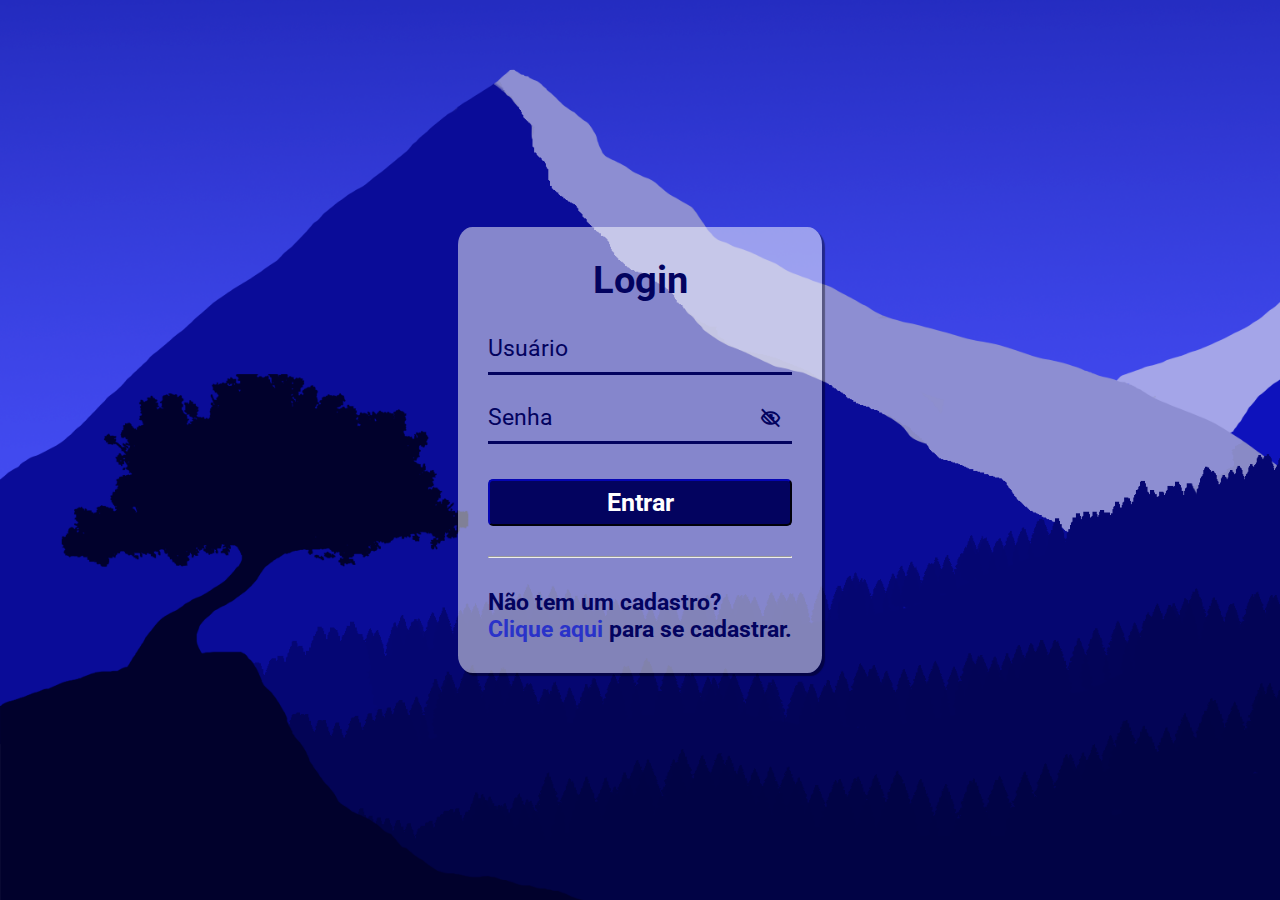
==== index.html @ 0dbd692d "Initial commit" ====
<!DOCTYPE html>
<html lang="pt-BR">
<head>
    <meta charset="UTF-8">
    <meta http-equiv="X-UA-Compatible" content="IE=edge">
    <meta name="viewport" content="width=device-width, initial-scale=1.0">
    <title>Login</title>
    <link rel="stylesheet" href="assets/style/index.css">
    <link href='https://unpkg.com/boxicons@2.1.2/css/boxicons.min.css' rel='stylesheet'>

</head>
<body>
    <div class="container">        
        <div class="card-login">
            <h1>Login</h1>
            <div id="msgError"></div>
            <div class="label-float">
                <input type="text" name="usuario" id="usuario" required>
                <label for="usuario" id="labelUsuario">Usuário</label>
            </div>
            <div class="label-float">
                <input type="password" name="senha" id="senha" required>
                <label for="senha" id="labelSenha">Senha</label>
                <i class='bx bx-low-vision' id="btn-eye"></i>
            </div>
            <div class="justify-center">
                <button class="btn-login">Entrar</button>
                <hr/>
            </div>
            <div class="justify-center">
                
                <p>Não tem um cadastro? <br>
                <a href="cadastro.html">Clique aqui</a> para se cadastrar.</p>
            </div>
            
        </div>
        
    </div>
    <script src="assets/scripts/index.js"></script>
</body>
</html>
---- assets/style/index.css ----
@import url('https://fonts.googleapis.com/css2?family=Roboto:ital,wght@0,100;0,300;0,400;0,500;0,700;0,900;1,100;1,300;1,400;1,500;1,700;1,900&display=swap');

:root {
    --primaria: #03035f;
    --secundaria: #2A33C9;

}

* {
    margin: 0;
    padding: 0;
    font-family: 'Roboto', sans-serif;
    box-sizing: border-box;
    font-size: 1.2rem;
    
}

body {
    background-image: url('../img/XbRg9D7.png');
    background-repeat: no-repeat;
    background-size: cover;
    background-attachment: fixed;
}

.container {
    display: flex;
    justify-content: center;
    align-items: center;
    width: 100%;
    height: 100vh;
    display: flex;
}

.card-login {
    padding: 30px;
    border-radius: 4%;
    background-color: #ffffff80;
    box-shadow: 3px 3px 1px 0px #00000060;
}

.card-login > h1 {
    text-align: center;
    margin-bottom: 20px;
    color: var(--primaria);
    font-size: 2rem;
}

.label-float input {
    width: 100%;
    padding: 8px;
    display: inline-block;
    border: 0;
    border-bottom: 3px solid var(--primaria);
    background-color: transparent;
    outline: none;
    min-width: 180px;
    font-size: 18px;
    border-radius: 0;
    transition: all .3s ease-out;
}

.label-float {
    position: relative;
    padding-top: 13px;
    margin-top: 5%;
    margin-bottom: 5%;
}

.label-float input:focus {
    border-bottom: 3px solid var(--secundaria);
}

.label-float label {
    color: var(--primaria);
    pointer-events: none;
    position: absolute;
    top: 0;
    left: 0;
    margin-top: 13px;
    transition: all .3s ease-out;
}

.label-float input:focus + label,
.label-float input:valid + label {
    font-size: .9rem;
    margin-top: 0;
    color: var(--primaria);
}

.btn-login {
    width: 100%;
    background-color: var(--primaria);
    border-color: var(--primaria);
    color: white;
    padding: 7px;
    font-weight: bold;
    font-size: 1.3rem;
    margin-top: 20px;
    border-radius: 5px;
    cursor: pointer;
    outline: none;
}

.btn-login:hover {
    background-color: var(--secundaria);
    border-color: var(--secundaria);
    color: white;
    transition: all .4s ease-out;
}

.justify-center {
    display: flex;
    justify-content: center;
    flex-direction: column;
}

hr {
    margin-top: 10%;
    margin-bottom: 10%;
}

p {
    color: var(--primaria);
    font-weight: bold;
    text-decoration: none;
}

a {
    color: var(--secundaria);
    font-weight: bold;
    text-decoration: none;
}

a:hover{
    color: white;
    transition: all .3s ease-out;
}

.bx-low-vision {
    position: absolute;
    top: 15px;
    right: 10px;
    cursor: pointer;
    color: var(--primaria);
}

#msgError {
    text-align: center;
    color: #ff0000;
    background-color: #ffbbbb;
    padding: 10px;
    border-radius: 4px;
    display: none;
}
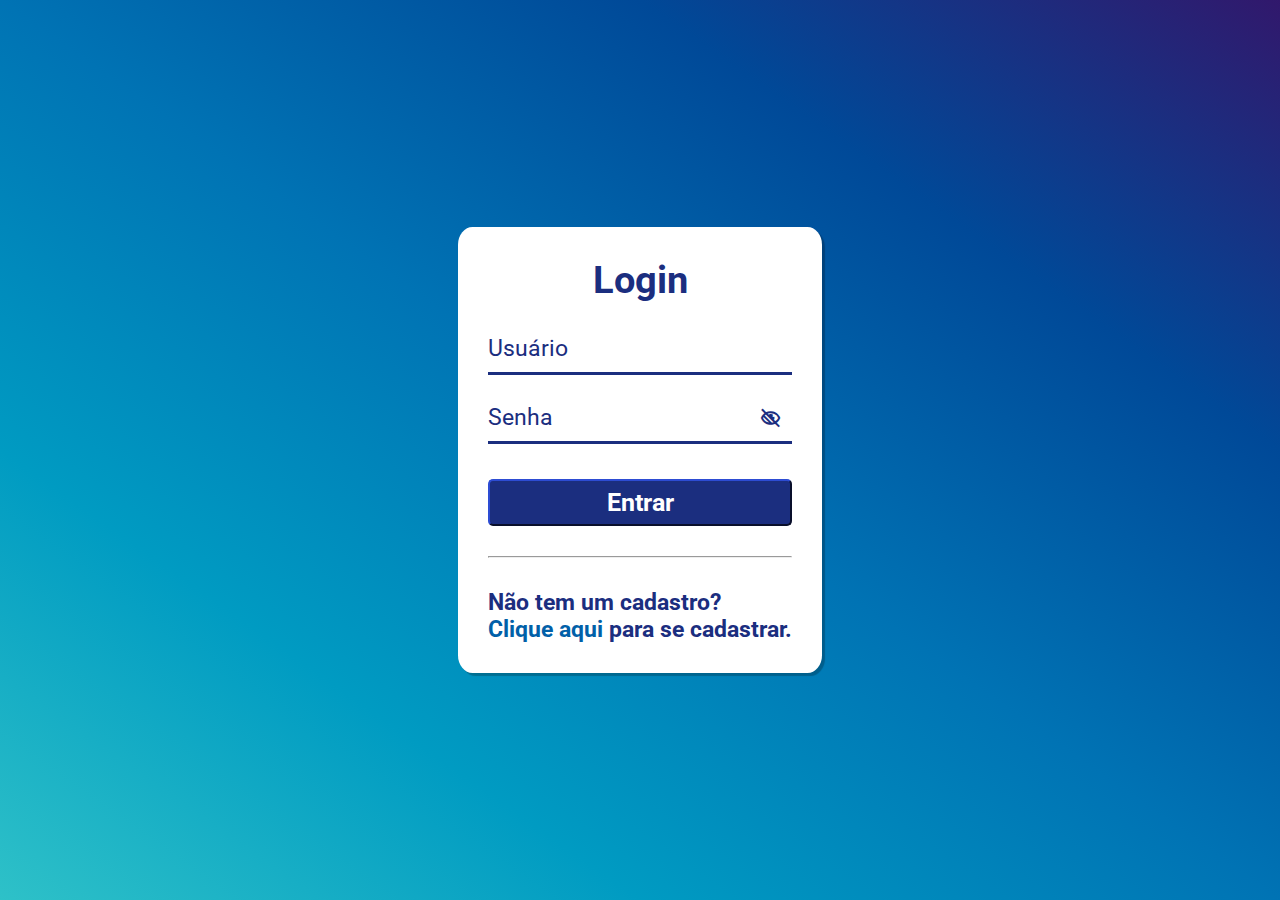
==== commit b728ade1: "Atualização da estrutura do projeto" ====
--- a/index.html
+++ b/index.html
@@ -5,7 +5,7 @@
     <meta http-equiv="X-UA-Compatible" content="IE=edge">
     <meta name="viewport" content="width=device-width, initial-scale=1.0">
     <title>Login</title>
-    <link rel="stylesheet" href="assets/style/index.css">
+    <link rel="stylesheet" href="style/index.css">
     <link href='https://unpkg.com/boxicons@2.1.2/css/boxicons.min.css' rel='stylesheet'>
 
 </head>
@@ -24,18 +24,18 @@
                 <i class='bx bx-low-vision' id="btn-eye"></i>
             </div>
             <div class="justify-center">
-                <button class="btn-login">Entrar</button>
+                <button class="btn-login" onclick="entrar()">Entrar</button>
                 <hr/>
             </div>
             <div class="justify-center">
                 
                 <p>Não tem um cadastro? <br>
-                <a href="cadastro.html">Clique aqui</a> para se cadastrar.</p>
+                <a href="pages/cadastro.html">Clique aqui</a> para se cadastrar.</p>
             </div>
             
         </div>
         
     </div>
-    <script src="assets/scripts/index.js"></script>
+    <script src="src/index.js"></script>
 </body>
 </html>--- a/style/index.css
+++ b/style/index.css
@@ -0,0 +1,155 @@
+@import url('https://fonts.googleapis.com/css2?family=Roboto:ital,wght@0,100;0,300;0,400;0,500;0,700;0,900;1,100;1,300;1,400;1,500;1,700;1,900&display=swap');
+
+:root {
+    --primaria: #1B2E7F;
+    --secundaria: #0160A8;
+    --background: #ffffff;
+}
+
+* {
+    margin: 0;
+    padding: 0;
+    font-family: 'Roboto', sans-serif;
+    box-sizing: border-box;
+    font-size: 1.2rem;
+    
+}
+
+body {
+    /* background-image: url('../img/XbRg9D7.png');
+    background-repeat: no-repeat;
+    background-size: cover;
+    background-attachment: fixed; */
+    background-image: linear-gradient(to right top, #2ec1c8, #009bc2, #0073b4, #004998, #31186c);
+}
+
+.container {
+    display: flex;
+    justify-content: center;
+    align-items: center;
+    width: 100%;
+    height: 100vh;
+    display: flex;
+}
+
+.card-login {
+    padding: 30px;
+    border-radius: 4%;
+    background-color: var(--background);
+    box-shadow: 3px 3px 1px 0px #0000003b;
+}
+
+.card-login > h1 {
+    text-align: center;
+    margin-bottom: 20px;
+    color: var(--primaria);
+    font-size: 2rem;
+}
+
+.label-float input {
+    width: 100%;
+    padding: 8px;
+    display: inline-block;
+    border: 0;
+    border-bottom: 3px solid var(--primaria);
+    background-color: transparent;
+    outline: none;
+    min-width: 180px;
+    font-size: 18px;
+    border-radius: 0;
+    transition: all .3s ease-out;
+}
+
+.label-float {
+    position: relative;
+    padding-top: 13px;
+    margin-top: 5%;
+    margin-bottom: 5%;
+}
+
+.label-float input:focus {
+    border-bottom: 3px solid var(--secundaria);
+}
+
+.label-float label {
+    color: var(--primaria);
+    pointer-events: none;
+    position: absolute;
+    top: 0;
+    left: 0;
+    margin-top: 13px;
+    transition: all .3s ease-out;
+}
+
+.label-float input:focus + label,
+.label-float input:valid + label {
+    font-size: .9rem;
+    margin-top: 0;
+    color: var(--primaria);
+}
+
+.btn-login {
+    width: 100%;
+    background-color: var(--primaria);
+    border-color: var(--primaria);
+    color: white;
+    padding: 7px;
+    font-weight: bold;
+    font-size: 1.3rem;
+    margin-top: 20px;
+    border-radius: 5px;
+    cursor: pointer;
+    outline: none;
+}
+
+.btn-login:hover {
+    background-color: var(--secundaria);
+    border-color: var(--secundaria);
+    color: white;
+    transition: all .4s ease-out;
+}
+
+.justify-center {
+    display: flex;
+    justify-content: center;
+    flex-direction: column;
+}
+
+hr {
+    margin-top: 10%;
+    margin-bottom: 10%;
+}
+
+p {
+    color: var(--primaria);
+    font-weight: bold;
+    text-decoration: none;
+}
+
+a {
+    color: var(--secundaria);
+    font-weight: bold;
+    text-decoration: none;
+}
+
+a:hover{
+    color: white;
+    transition: all .3s ease-out;
+}
+
+.bx-low-vision {
+    position: absolute;
+    top: 15px;
+    right: 10px;
+    cursor: pointer;
+    color: var(--primaria);
+}
+
+#msgError {
+    text-align: center;
+    color: #ff0000;
+    background-color: #ffbbbb;
+    padding: 10px;
+    border-radius: 4px;
+    display: none;
+}